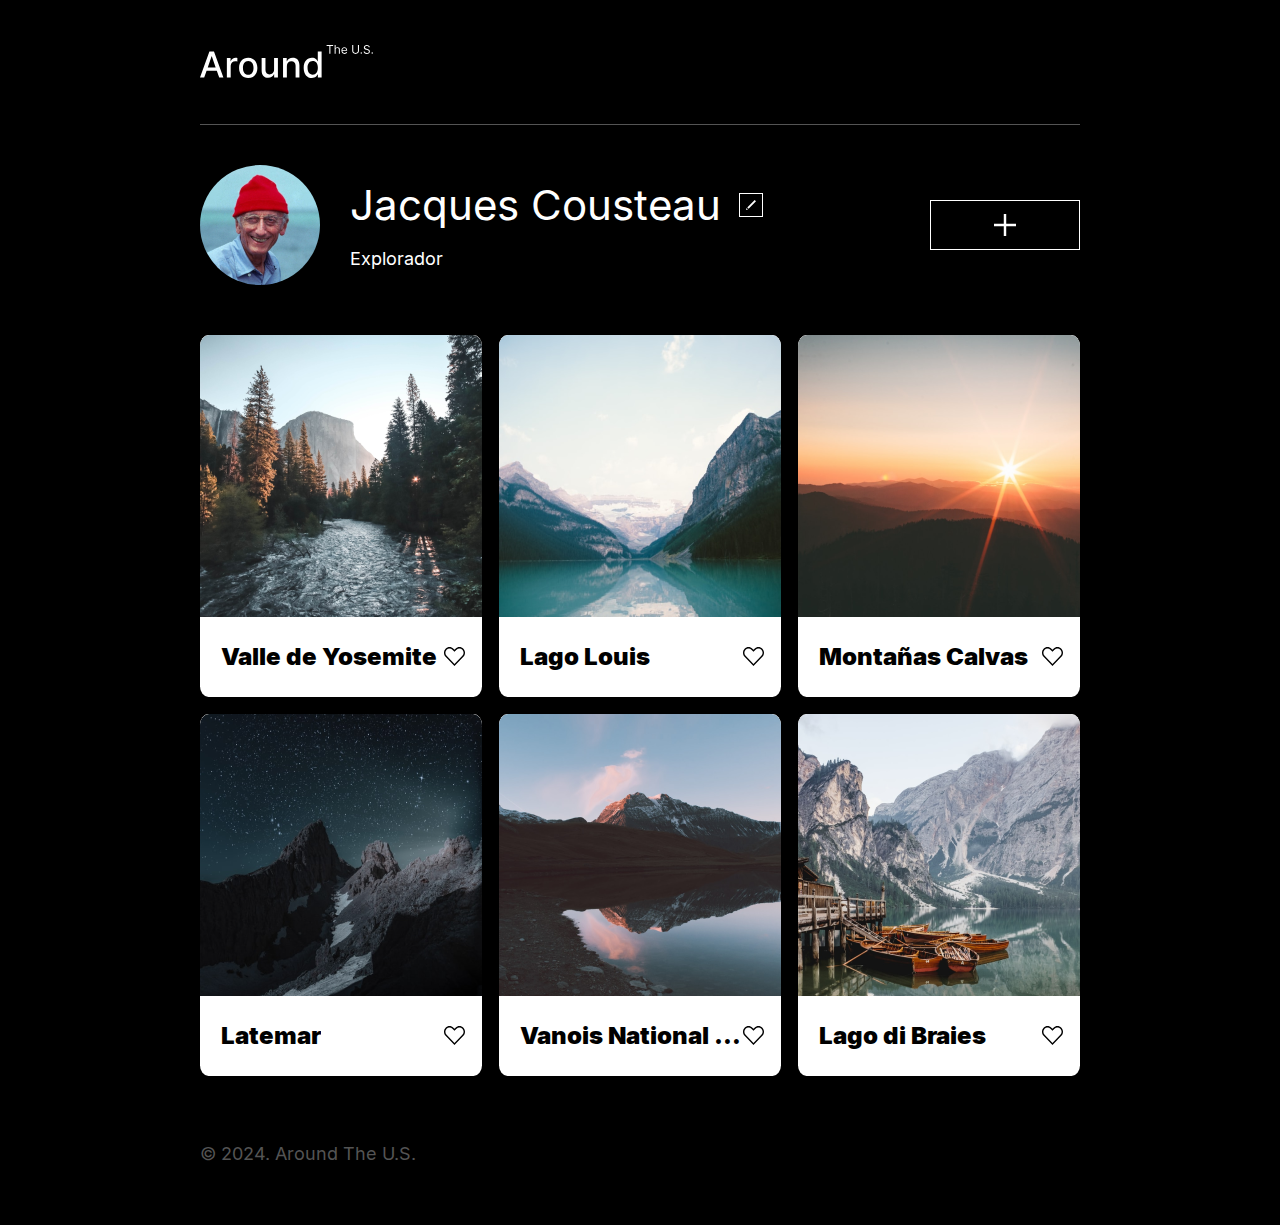
==== index.html @ e3288ac9 "Nueva actualización de mi proyecto" ====
<!DOCTYPE html>
<html lang="es">
<head>
  <meta charset="UTF-8">
  <meta name="viewport" content="width=device-width, initial-scale=1.0">
  <title>Around US</title>
  <meta name="author" content="Gabriel Saldivar" />
    <meta
      name="description"
      content="Este es mi proyecto de Tripleten del Sprint 7"
    />
    <meta name="keywords" content="tripleten, sprint, fullstack" />
    <link rel="stylesheet" href="./pages/index.css" />
    <link rel="shortcut icon" href="favicon.ico" />
</head>

<body>
  <div class="page">
    <header class="header">
      <nav class="nav">
        <img
          src="./images/header__around-logo.svg"
          alt="Around US Logo"
          class="nav__logo"
          />
      </nav>
    </header>

    <main class="content">
      <section class="profile">
        <div class="profile__info">
          <img
            src="./images/profile__picture.jpg"
            alt="Jacques Cousteau"
            class="profile__image">
          <div class="profile__description">
            <div class="profile__name-edit">
              <h1 class="profile__name">Jacques Cousteau
              </h1>
              <button class="profile__edit">
                <img
                  src="./images/profile__edit.svg"
                  alt="Edit Profile"
                  class="profile__edit-icon"></button>
              </button>
            </div>
            <p class="profile__occupation">Explorador
            </p>
          </div>
        </div> 
        <button class="profile__add">
          <img
          src="./images/profile__add.svg"
          alt="Add Picture"
          class="profile__add-icon">
        </button>

      </section>



      <section class="elements">
        <div class="elements__card">
          <img
            src="./images/elements__kirill.png"
            alt="Valle de Yosemite"
            class="elements__card-image">
          <div class="elements__card-info">
            <h2 class="elements__card-title">
              Valle de Yosemite
            </h2>
            <button class="elements__like">
              <img
              src="./images/elements__heart-disabled.svg"
              alt="like"
              class="elements__like-icon">
            </button>
          </div>
        </div>

        <div class="elements__card">
          <img
            src="./images/elements__pershin.png"
            alt="Lago Louis"
            class="elements__card-image">
            <div class="elements__card-info">
              <h2 class="elements__card-title">
                Lago Louis
              </h2>
              <button class="elements__like">
                <img
              src="./images/elements__heart-disabled.svg"
              alt="like"
              class="elements__like-icon">
              </button>
            </div>
        </div>

        <div class="elements__card">
          <img
            src="./images/elements__calvas.png"
            alt="Montañas Calvas"
            class="elements__card-image">
            <div class="elements__card-info">
              <h2 class="elements__card-title">
                Montañas Calvas
              </h2>
              <button class="elements__like">
                <img
              src="./images/elements__heart-disabled.svg"
              alt="like"
              class="elements__like-icon">
              </button>
            </div>
        </div>

        <div class="elements__card">
          <img
            src="./images/elements__latemar.png"
            alt="Latemar"
            class="elements__card-image">
            <div class="elements__card-info">
              <h2 class="elements__card-title">
                Latemar
              </h2>
              <button class="elements__like">
                <img
              src="./images/elements__heart-disabled.svg"
              alt="like"
              class="elements__like-icon">
              </button>
            </div>
        </div>

        <div class="elements__card">
          <img
            src="./images/elements__vanois.png"
            alt="Vanois National Park"
            class="elements__card-image">
            <div class="elements__card-info">
              <h2 class="elements__card-title">
                Vanois National Park
              </h2>
              <button class="elements__like">
                <img
              src="./images/elements__heart-disabled.svg"
              alt="like"
              class="elements__like-icon">
              </button>
            </div>
        </div>

        <div class="elements__card">
          <img
            src="./images/elements__di-braies.png"
            alt="Lago di Braies"
            class="elements__card-image">
            <div class="elements__card-info">
              <h2 class="elements__card-title">
                Lago di Braies
              </h2>
              <button class="elements__like">
                <img
              src="./images/elements__heart-disabled.svg"
              alt="like"
              class="elements__like-icon">
              </button>
            </div>
        </div>
      </section>
    </main>

    <footer class="footer">
      <p class="footer__copyright">&copy; 2024. Around The U.S.</p>
    </footer>


  </div class="popup">
    <div class="popup__overlay">
    </div>
    <div class="popup__container">
      <img src="./images/profile__x-icon.png" alt="Cerrar" class="popup__x">
      <h2 class="popup__title">Editar perfil</h2>
      <input type="text" class="popup__input popup__input_name" placeholder="Nombre">
      <input type="text" class="popup__input popup__input_occupation" placeholder="Acerca de mi">
      <button class="popup__save popup__save_editing">Guardar</button>
    </div>
  </div>

  <script src="./blocks/popup.js"></script>
</body>
</html>
---- pages/index.css ----
@import url("../vendor/normalize.css");
@import url("../vendor/fonts.css");
@import url("../blocks/page.css");
@import url("../blocks/footer.css");
@import url("../blocks/profile.css");
@import url("../blocks/elements.css");
@import url("../blocks/header.css");
@import url("../blocks/popup.css");
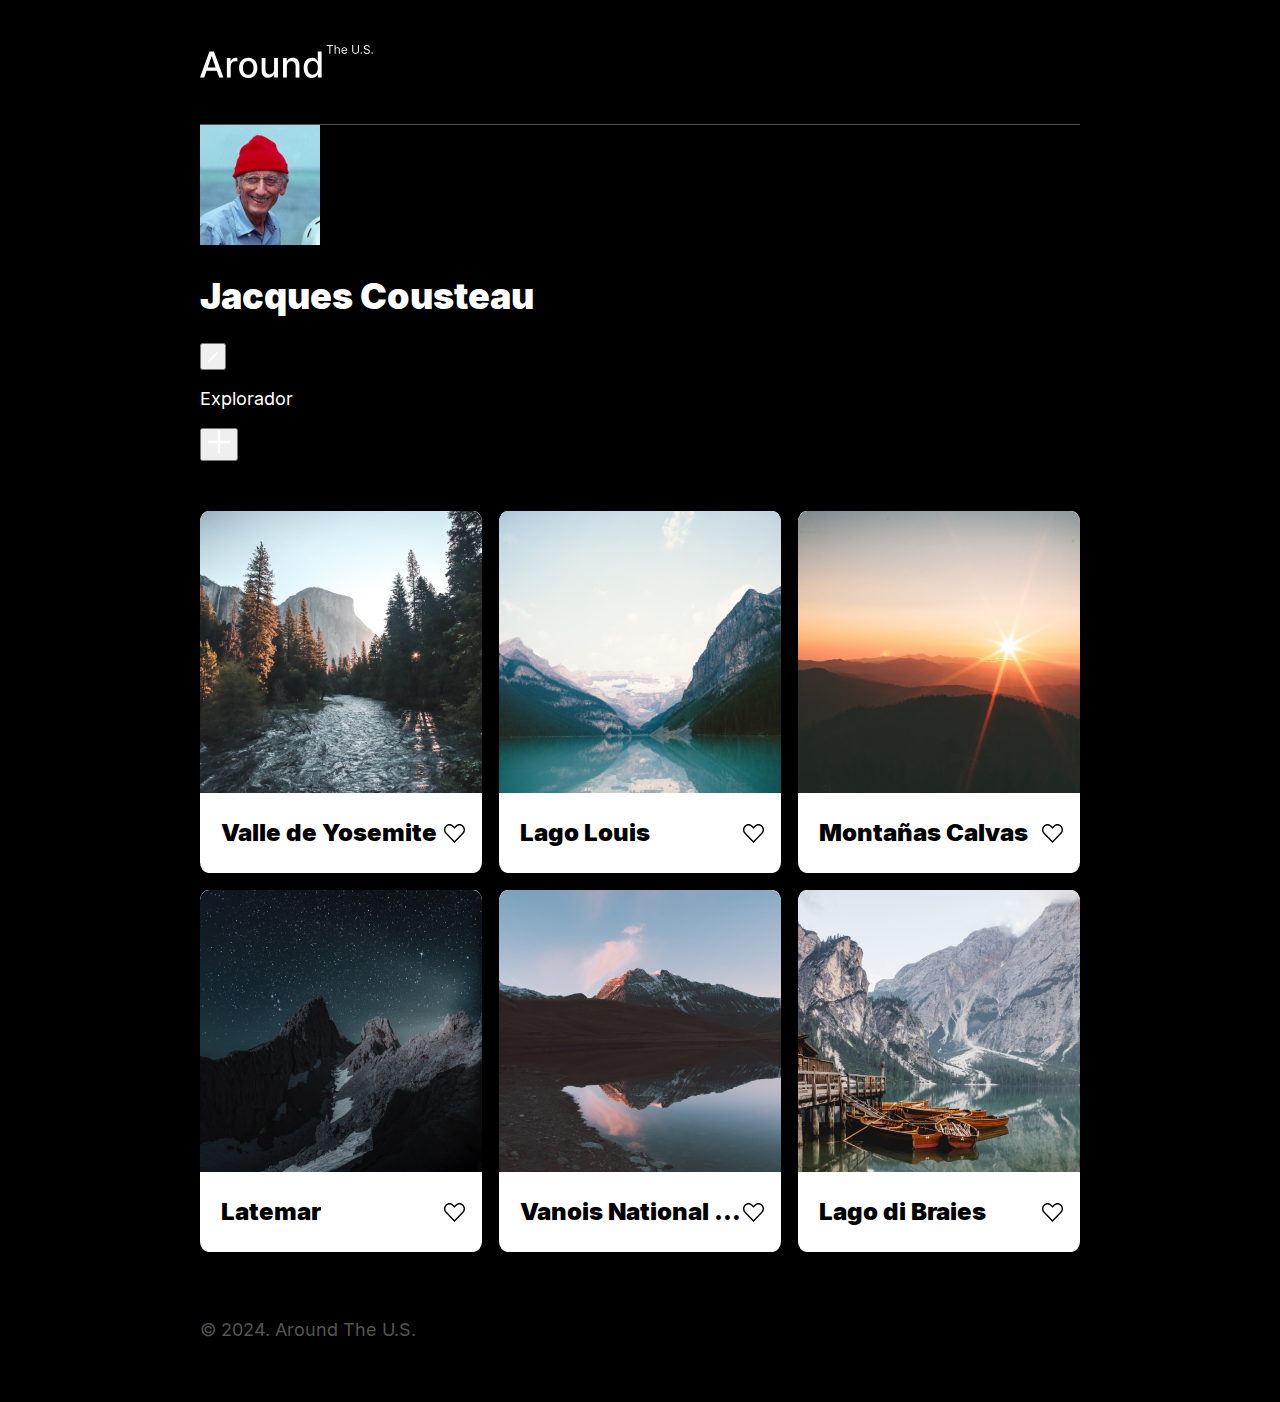
==== commit 44c06991: ""Nueva actualización de mi proyecto"" ====
--- a/index.html
+++ b/index.html
@@ -187,6 +187,6 @@
     </div>
   </div>
 
-  <script src="./blocks/popup.js"></script>
+  <script src="./index.js"></script>
 </body>
 </html>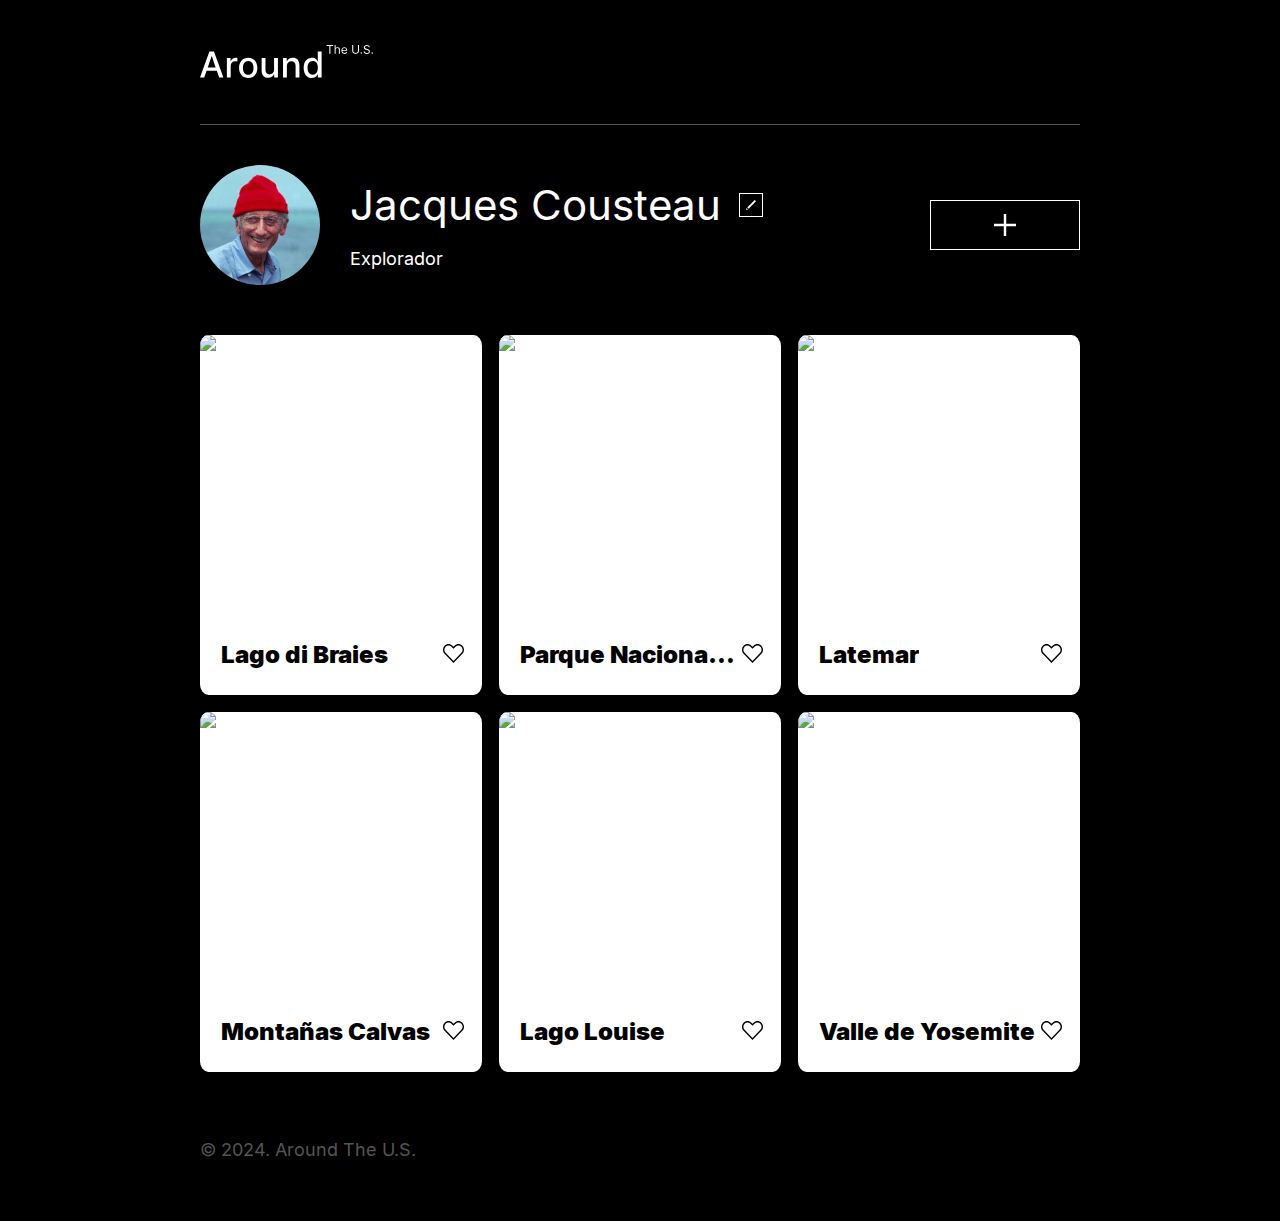
==== commit 4e7d4adf: "Nueva actualización de mi proyecto" ====
--- a/index.html
+++ b/index.html
@@ -57,115 +57,18 @@
 
       </section>
 
-
-
-      <section class="elements">
-        <div class="elements__card">
-          <img
-            src="./images/elements__kirill.png"
-            alt="Valle de Yosemite"
-            class="elements__card-image">
-          <div class="elements__card-info">
-            <h2 class="elements__card-title">
-              Valle de Yosemite
-            </h2>
-            <button class="elements__like">
-              <img
-              src="./images/elements__heart-disabled.svg"
-              alt="like"
-              class="elements__like-icon">
-            </button>
-          </div>
-        </div>
-
-        <div class="elements__card">
-          <img
-            src="./images/elements__pershin.png"
-            alt="Lago Louis"
-            class="elements__card-image">
-            <div class="elements__card-info">
-              <h2 class="elements__card-title">
-                Lago Louis
-              </h2>
-              <button class="elements__like">
-                <img
-              src="./images/elements__heart-disabled.svg"
-              alt="like"
-              class="elements__like-icon">
-              </button>
+      <section class="cards">
+        <div class="cards__container">
+          <template id="card-template">
+            <div class="cards__item">
+              <img class="cards__item-delete" src="./images/cards__trash.svg" alt="Icono para borrar">
+              <img class="cards__item-img" src="./images/cards__kirill.png" alt="Valle de Yosemite">
+              <div class="cards__item-info">
+                <h2 class="cards__item-title"></h2>
+                <button class="cards__item-button"></button>
+              </div>
             </div>
-        </div>
-
-        <div class="elements__card">
-          <img
-            src="./images/elements__calvas.png"
-            alt="Montañas Calvas"
-            class="elements__card-image">
-            <div class="elements__card-info">
-              <h2 class="elements__card-title">
-                Montañas Calvas
-              </h2>
-              <button class="elements__like">
-                <img
-              src="./images/elements__heart-disabled.svg"
-              alt="like"
-              class="elements__like-icon">
-              </button>
-            </div>
-        </div>
-
-        <div class="elements__card">
-          <img
-            src="./images/elements__latemar.png"
-            alt="Latemar"
-            class="elements__card-image">
-            <div class="elements__card-info">
-              <h2 class="elements__card-title">
-                Latemar
-              </h2>
-              <button class="elements__like">
-                <img
-              src="./images/elements__heart-disabled.svg"
-              alt="like"
-              class="elements__like-icon">
-              </button>
-            </div>
-        </div>
-
-        <div class="elements__card">
-          <img
-            src="./images/elements__vanois.png"
-            alt="Vanois National Park"
-            class="elements__card-image">
-            <div class="elements__card-info">
-              <h2 class="elements__card-title">
-                Vanois National Park
-              </h2>
-              <button class="elements__like">
-                <img
-              src="./images/elements__heart-disabled.svg"
-              alt="like"
-              class="elements__like-icon">
-              </button>
-            </div>
-        </div>
-
-        <div class="elements__card">
-          <img
-            src="./images/elements__di-braies.png"
-            alt="Lago di Braies"
-            class="elements__card-image">
-            <div class="elements__card-info">
-              <h2 class="elements__card-title">
-                Lago di Braies
-              </h2>
-              <button class="elements__like">
-                <img
-              src="./images/elements__heart-disabled.svg"
-              alt="like"
-              class="elements__like-icon">
-              </button>
-            </div>
+          </template>
         </div>
       </section>
     </main>
@@ -174,19 +77,25 @@
       <p class="footer__copyright">&copy; 2024. Around The U.S.</p>
     </footer>
 
+    <div class="popup__overlay"></div>
+    <div class="popup__container">
+      <img src="./images/profile__x-icon.svg" alt="Cerrar" class="popup__close">
+      <h2 class="form__form-title"></h2>
+      <input type="text" class="popup__form-first">
+      <input type="text" class="popup__form-second">
+      <button class="popup__form-button" id="btnText" type="submit"></button>
+    </div>
 
-  </div class="popup">
-    <div class="popup__overlay">
-    </div>
-    <div class="popup__container">
-      <img src="./images/profile__x-icon.png" alt="Cerrar" class="popup__x">
-      <h2 class="popup__title">Editar perfil</h2>
-      <input type="text" class="popup__input popup__input_name" placeholder="Nombre">
-      <input type="text" class="popup__input popup__input_occupation" placeholder="Acerca de mi">
-      <button class="popup__save popup__save_editing">Guardar</button>
-    </div>
+    <div class="bigimage">
+      <div class="bigimage__container">
+        <img src="" alt="Imagen grande" class="bigimage__img">
+        <p class="bigimage__title">título de la foto</p>
+        <img src="./images/profile__x-icon.svg" alt="Cerrar" class="bigimage__close">
+      </div>
+      <div class="popup__overlay"></div>
+
   </div>
 
-  <script src="./index.js"></script>
+  <script src="./script.js"></script>
 </body>
 </html>--- a/pages/index.css
+++ b/pages/index.css
@@ -3,6 +3,7 @@
 @import url("../blocks/page.css");
 @import url("../blocks/footer.css");
 @import url("../blocks/profile.css");
-@import url("../blocks/elements.css");
+@import url("../blocks/cards.css");
 @import url("../blocks/header.css");
 @import url("../blocks/popup.css");
+@import url("../blocks/bigimage.css");
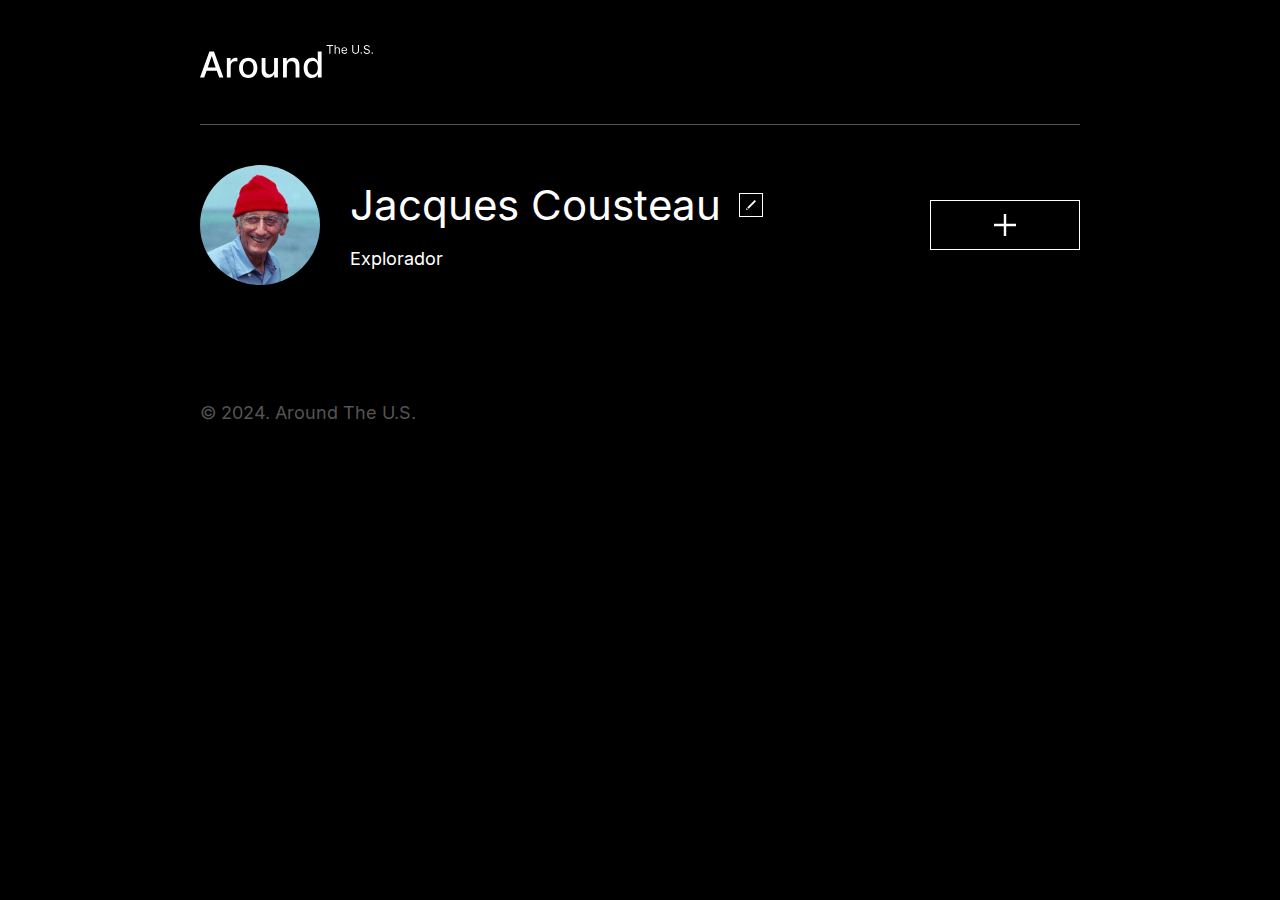
==== commit ac87c770: "Nueva actualización de mi proyecto" ====
--- a/index.html
+++ b/index.html
@@ -7,7 +7,7 @@
   <meta name="author" content="Gabriel Saldivar" />
     <meta
       name="description"
-      content="Este es mi proyecto de Tripleten del Sprint 7"
+      content="Este es mi proyecto de Tripleten del Sprint 9"
     />
     <meta name="keywords" content="tripleten, sprint, fullstack" />
     <link rel="stylesheet" href="./pages/index.css" />
@@ -42,7 +42,6 @@
                   src="./images/profile__edit.svg"
                   alt="Edit Profile"
                   class="profile__edit-icon"></button>
-              </button>
             </div>
             <p class="profile__occupation">Explorador
             </p>
@@ -78,17 +77,19 @@
     </footer>
 
     <div class="popup__overlay"></div>
-    <div class="popup__container">
+    <form id="popup__form" class="popup__container">
       <img src="./images/profile__x-icon.svg" alt="Cerrar" class="popup__close">
       <h2 class="form__form-title"></h2>
-      <input type="text" class="popup__form-first">
-      <input type="text" class="popup__form-second">
+      <input type="text" class="popup__form-first" name="name" required>
+      <span class="popup__error" id="name-error"></span>
+      <input type="text" class="popup__form-second" name="about" required>
+      <span class="popup__error" id="about-error"></span>
       <button class="popup__form-button" id="btnText" type="submit"></button>
-    </div>
+    </form>
 
     <div class="bigimage">
       <div class="bigimage__container">
-        <img src="" alt="Imagen grande" class="bigimage__img">
+        <img src=" " alt="Imagen grande" class="bigimage__img">
         <p class="bigimage__title">título de la foto</p>
         <img src="./images/profile__x-icon.svg" alt="Cerrar" class="bigimage__close">
       </div>
@@ -96,6 +97,7 @@
 
   </div>
 
-  <script src="./script.js"></script>
+  <script src="./index.js" type="module"></script>
+  </div>
 </body>
 </html>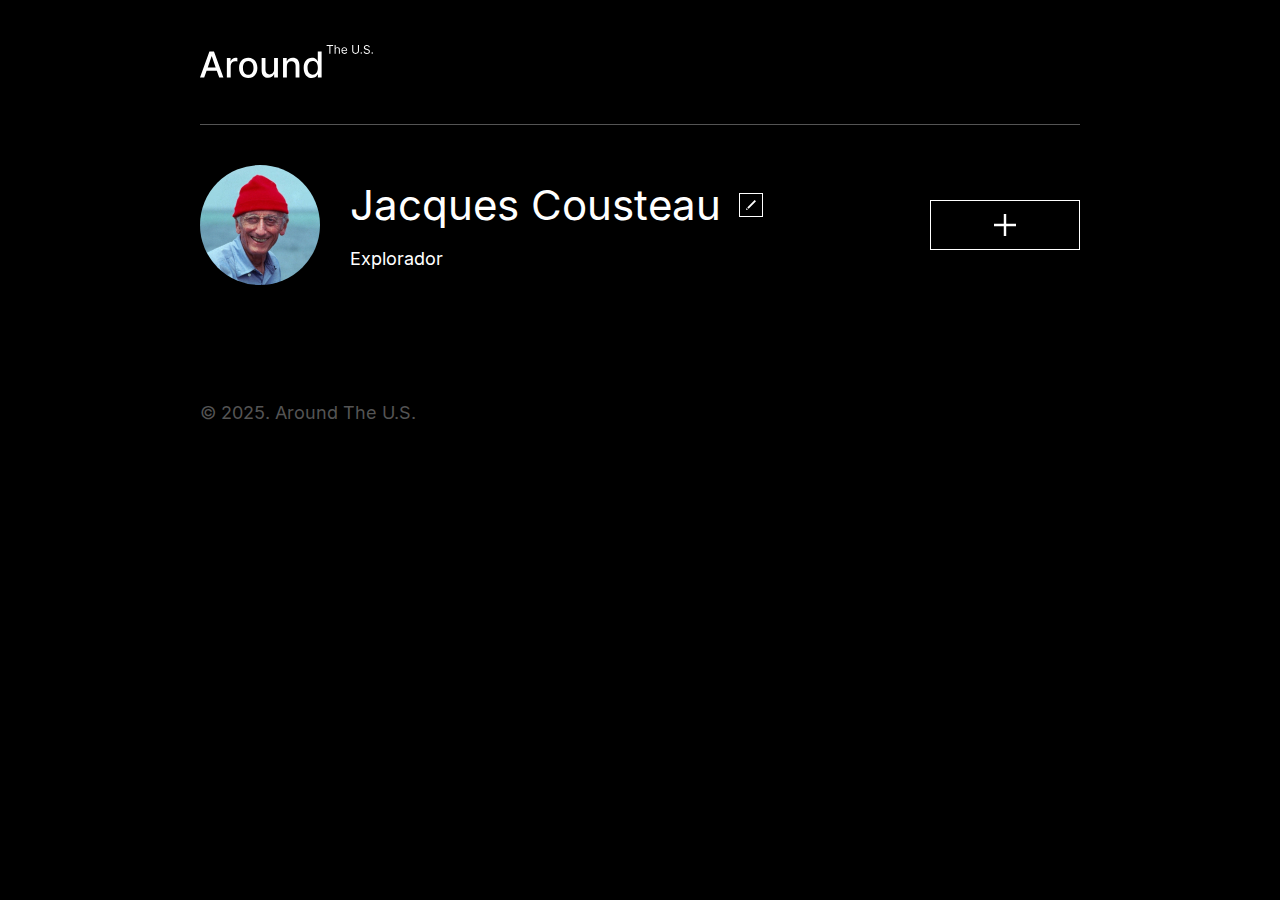
==== commit 33814c06: "add index.html" ====
--- a/index.html
+++ b/index.html
@@ -5,55 +5,36 @@
   <meta name="viewport" content="width=device-width, initial-scale=1.0">
   <title>Around US</title>
   <meta name="author" content="Gabriel Saldivar" />
-    <meta
-      name="description"
-      content="Este es mi proyecto de Tripleten del Sprint 9"
-    />
-    <meta name="keywords" content="tripleten, sprint, fullstack" />
-    <link rel="stylesheet" href="./pages/index.css" />
-    <link rel="shortcut icon" href="favicon.ico" />
+  <meta name="description" content="Este es mi proyecto de Tripleten del Sprint 11" />
+  <meta name="keywords" content="tripleten, sprint, fullstack" />
+  <link rel="stylesheet" href="./pages/index.css" />
+  <link rel="shortcut icon" href="favicon.ico" />
 </head>
 
 <body>
   <div class="page">
     <header class="header">
       <nav class="nav">
-        <img
-          src="./images/header__around-logo.svg"
-          alt="Around US Logo"
-          class="nav__logo"
-          />
+        <img src="./images/header__around-logo.svg" alt="Around US Logo" class="nav__logo" />
       </nav>
     </header>
 
     <main class="content">
       <section class="profile">
         <div class="profile__info">
-          <img
-            src="./images/profile__picture.jpg"
-            alt="Jacques Cousteau"
-            class="profile__image">
+          <img src="./images/profile__picture.jpg" alt="Jacques Cousteau" class="profile__image">
           <div class="profile__description">
             <div class="profile__name-edit">
-              <h1 class="profile__name">Jacques Cousteau
-              </h1>
+              <h1 class="profile__name">Jacques Cousteau</h1>
               <button class="profile__edit">
-                <img
-                  src="./images/profile__edit.svg"
-                  alt="Edit Profile"
-                  class="profile__edit-icon"></button>
+                <img src="./images/profile__edit.svg" alt="Edit Profile" class="profile__edit-icon"></button>
             </div>
-            <p class="profile__occupation">Explorador
-            </p>
+            <p class="profile__occupation">Explorador</p>
           </div>
         </div> 
         <button class="profile__add">
-          <img
-          src="./images/profile__add.svg"
-          alt="Add Picture"
-          class="profile__add-icon">
+          <img src="./images/profile__add.svg" alt="Add Picture" class="profile__add-icon">
         </button>
-
       </section>
 
       <section class="cards">
@@ -73,31 +54,33 @@
     </main>
 
     <footer class="footer">
-      <p class="footer__copyright">&copy; 2024. Around The U.S.</p>
+      <p class="footer__copyright">&copy; 2025. Around The U.S.</p>
     </footer>
 
-    <div class="popup__overlay"></div>
-    <form id="popup__form" class="popup__container">
-      <img src="./images/profile__x-icon.svg" alt="Cerrar" class="popup__close">
-      <h2 class="form__form-title"></h2>
-      <input type="text" class="popup__form-first" name="name" required>
-      <span class="popup__error" id="name-error"></span>
-      <input type="text" class="popup__form-second" name="about" required>
-      <span class="popup__error" id="about-error"></span>
-      <button class="popup__form-button" id="btnText" type="submit"></button>
-    </form>
+    <!-- Popup Form -->
+    <div class="popup"id="popup__form">
+      <form class="popup__container">
+        <img src="./images/profile__x-icon.svg" alt="Cerrar" class="popup__close">
+        <h2 class="form__form-title"></h2>
+        <input type="text" class="popup__form-first" name="name" required>
+        <span class="popup__error" id="name-error"></span>
+        <input class="popup__form-second" name="about" required>
+        <span class="popup__error" id="about-error"></span>
+        <button class="popup__form-button" id="btnText" type="submit"></button>
+      </form>
+      <div class="popup__overlay"></div>
+    </div>
 
-    <div class="bigimage">
+    <!-- Popup de Imagen Grande -->
+    <div class="bigimage" id="popup__bigimage">
       <div class="bigimage__container">
+        <img src="./images/profile__x-icon.svg" alt="Cerrar" class="popup__close bigimage__close">
         <img src=" " alt="Imagen grande" class="bigimage__img">
         <p class="bigimage__title">título de la foto</p>
-        <img src="./images/profile__x-icon.svg" alt="Cerrar" class="bigimage__close">
       </div>
       <div class="popup__overlay"></div>
-
+    </div>
   </div>
 
-  <script src="./index.js" type="module"></script>
-  </div>
-</body>
-</html>+  <script src="./pages/index.js" type="module"></script>
+</body>